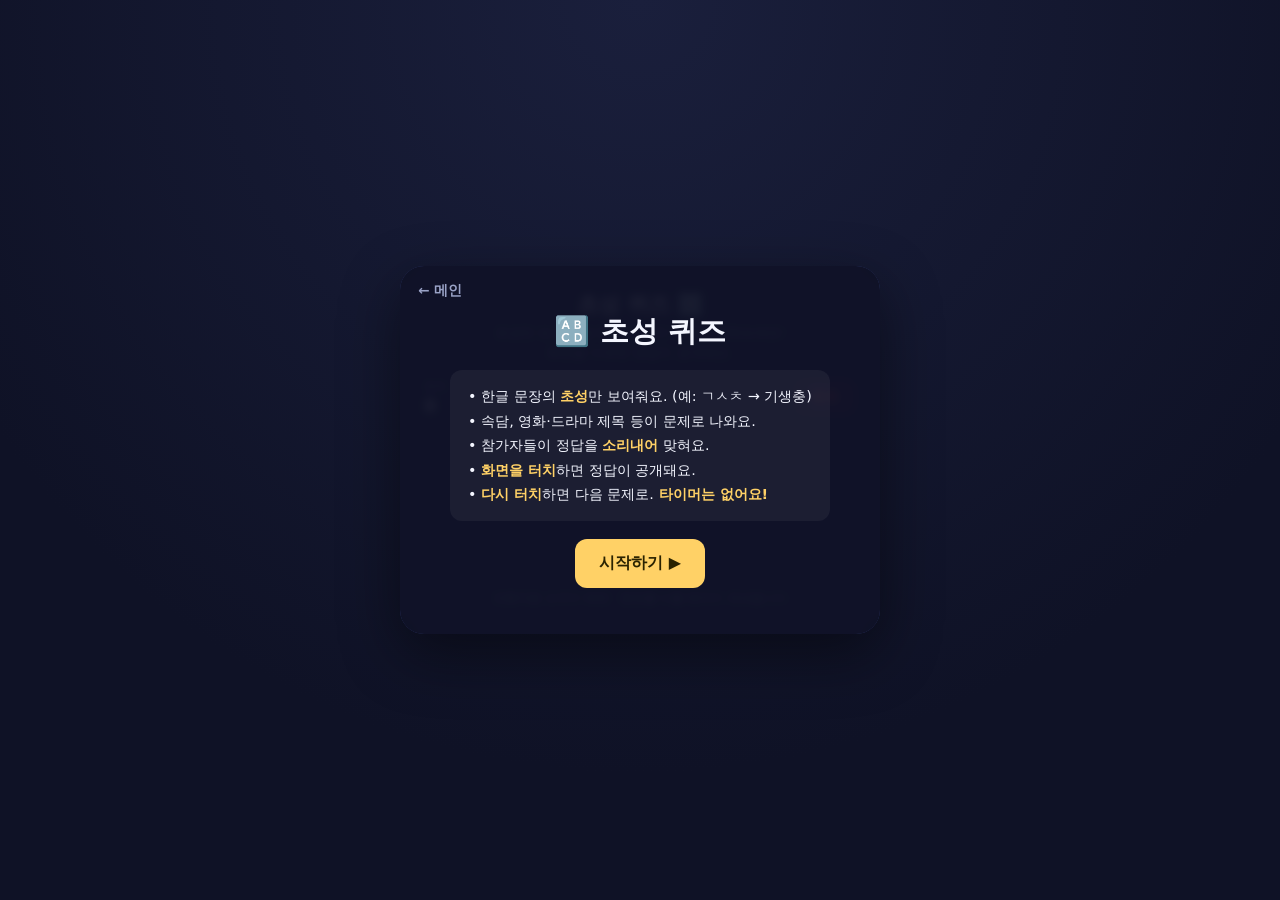
==== games/chosung.html @ f48bfec5 "Greatly expand all quiz data sets - Person quiz: ~220 figures across Korean/global sports, singers, " ====
<!DOCTYPE html>
<html lang="ko">
<head>
<meta charset="UTF-8" />
<meta name="viewport" content="width=device-width, initial-scale=1.0, user-scalable=no" />
<title>초성 퀴즈 🔠</title>
<link rel="stylesheet" href="../style.css" />
</head>
<body>
<div class="game">
  <a class="back" href="../index.html">← 메인</a>
  <h1>초성 퀴즈 🔠</h1>
  <p class="subtitle">초성만 보고 속담·영화·드라마 제목을 맞혀보세요!<br/>화면을 누르면 정답이 공개돼요.</p>

  <div class="hud">
    <div class="stat"><span class="label">문제</span><span class="value" id="count">0</span></div>
    <button class="btn-quit" id="quitBtn">종료</button>
  </div>

  <div style="text-align:center"><span class="category-badge" id="catBadge"></span></div>

  <div class="tap-area" id="tapArea">
    <div class="chosung-display" id="chosung"></div>
    <div class="answer-text" id="answer"></div>
    <div class="prompt" id="prompt"></div>
  </div>

  <p class="footer-note">진행자용 도우미 화면 · 종료를 누를 때까지 계속됩니다</p>

  <div class="overlay" id="startScreen">
    <h2>🔠 초성 퀴즈</h2>
    <div class="rules">
      • 한글 문장의 <b>초성</b>만 보여줘요. (예: ㄱㅅㅊ → 기생충)<br />
      • 속담, 영화·드라마 제목 등이 문제로 나와요.<br />
      • 참가자들이 정답을 <b>소리내어</b> 맞혀요.<br />
      • <b>화면을 터치</b>하면 정답이 공개돼요.<br />
      • <b>다시 터치</b>하면 다음 문제로. <b>타이머는 없어요!</b>
    </div>
    <button class="btn-primary" id="startBtn">시작하기 ▶</button>
  </div>

  <div class="overlay hidden" id="endScreen">
    <h2>수고하셨어요! 🎉</h2>
    <p>진행한 문제</p>
    <div class="big-score" id="finalCount">0</div>
    <button class="btn-primary" id="restartBtn">다시 시작 ↻</button>
  </div>
</div>

<script src="../sound.js"></script>
<script>
  // ===== 문제 데이터 (정답 + 분류) =====
  const QUIZ = [
    // ===== 속담 =====
    { a: "가는 말이 고와야 오는 말이 곱다", c: "속담" },
    { a: "발 없는 말이 천리 간다", c: "속담" },
    { a: "백지장도 맞들면 낫다", c: "속담" },
    { a: "고래 싸움에 새우 등 터진다", c: "속담" },
    { a: "원숭이도 나무에서 떨어진다", c: "속담" },
    { a: "등잔 밑이 어둡다", c: "속담" },
    { a: "소 잃고 외양간 고친다", c: "속담" },
    { a: "낮말은 새가 듣고 밤말은 쥐가 듣는다", c: "속담" },
    { a: "티끌 모아 태산", c: "속담" },
    { a: "우물 안 개구리", c: "속담" },
    { a: "남의 떡이 더 커 보인다", c: "속담" },
    { a: "가재는 게 편", c: "속담" },
    { a: "길고 짧은 건 대 봐야 안다", c: "속담" },
    { a: "호랑이도 제 말 하면 온다", c: "속담" },
    { a: "천 리 길도 한 걸음부터", c: "속담" },
    { a: "바늘 도둑이 소 도둑 된다", c: "속담" },
    { a: "윗물이 맑아야 아랫물이 맑다", c: "속담" },
    { a: "콩 심은 데 콩 나고 팥 심은 데 팥 난다", c: "속담" },
    { a: "개구리 올챙이 적 생각 못 한다", c: "속담" },
    { a: "사공이 많으면 배가 산으로 간다", c: "속담" },
    { a: "빈 수레가 요란하다", c: "속담" },
    { a: "똥 묻은 개가 겨 묻은 개 나무란다", c: "속담" },
    { a: "누워서 떡 먹기", c: "속담" },
    { a: "금강산도 식후경", c: "속담" },
    { a: "작은 고추가 더 맵다", c: "속담" },
    { a: "믿는 도끼에 발등 찍힌다", c: "속담" },
    { a: "시작이 반이다", c: "속담" },
    { a: "백문이 불여일견", c: "속담" },
    { a: "하늘의 별 따기", c: "속담" },
    { a: "공든 탑이 무너지랴", c: "속담" },
    // ===== 영화 =====
    { a: "기생충", c: "영화" },
    { a: "극한직업", c: "영화" },
    { a: "택시운전사", c: "영화" },
    { a: "신과함께", c: "영화" },
    { a: "베테랑", c: "영화" },
    { a: "부산행", c: "영화" },
    { a: "올드보이", c: "영화" },
    { a: "암살", c: "영화" },
    { a: "범죄도시", c: "영화" },
    { a: "왕의 남자", c: "영화" },
    { a: "명량", c: "영화" },
    { a: "국제시장", c: "영화" },
    { a: "변호인", c: "영화" },
    { a: "도둑들", c: "영화" },
    { a: "7번방의 선물", c: "영화" },
    { a: "광해, 왕이 된 남자", c: "영화" },
    { a: "신세계", c: "영화" },
    { a: "살인의 추억", c: "영화" },
    { a: "곡성", c: "영화" },
    { a: "아가씨", c: "영화" },
    { a: "헤어질 결심", c: "영화" },
    { a: "한산: 용의 출현", c: "영화" },
    { a: "서울의 봄", c: "영화" },
    { a: "범죄와의 전쟁", c: "영화" },
    { a: "친절한 금자씨", c: "영화" },
    // ===== 드라마 =====
    { a: "오징어 게임", c: "드라마" },
    { a: "이상한 변호사 우영우", c: "드라마" },
    { a: "도깨비", c: "드라마" },
    { a: "태양의 후예", c: "드라마" },
    { a: "사랑의 불시착", c: "드라마" },
    { a: "응답하라 1988", c: "드라마" },
    { a: "슬기로운 의사생활", c: "드라마" },
    { a: "스카이 캐슬", c: "드라마" },
    { a: "별에서 온 그대", c: "드라마" },
    { a: "미스터 션샤인", c: "드라마" },
    { a: "동백꽃 필 무렵", c: "드라마" },
    { a: "호텔 델루나", c: "드라마" },
    { a: "미생", c: "드라마" },
    { a: "시그널", c: "드라마" },
    { a: "비밀의 숲", c: "드라마" },
    { a: "더 글로리", c: "드라마" },
    { a: "우리들의 블루스", c: "드라마" },
    { a: "갯마을 차차차", c: "드라마" },
    { a: "빈센조", c: "드라마" },
    { a: "펜트하우스", c: "드라마" },
    { a: "모범택시", c: "드라마" },
    { a: "재벌집 막내아들", c: "드라마" },
    { a: "무빙", c: "드라마" },
    { a: "눈물의 여왕", c: "드라마" },
    { a: "선재 업고 튀어", c: "드라마" },
    // ===== 노래 제목 =====
    { a: "강남스타일", c: "노래" },
    { a: "좋은 날", c: "노래" },
    { a: "벚꽃 엔딩", c: "노래" },
    { a: "거짓말", c: "노래" },
    { a: "봄날", c: "노래" },
    { a: "다이너마이트", c: "노래" },
    { a: "아무노래", c: "노래" },
    { a: "롤린", c: "노래" },
    { a: "신호등", c: "노래" },
    { a: "사건의 지평선", c: "노래" },
    { a: "밤편지", c: "노래" },
    { a: "좋니", c: "노래" },
    { a: "모든 날 모든 순간", c: "노래" },
    { a: "첫눈처럼 너에게 가겠다", c: "노래" },
    { a: "어떻게 이별까지 사랑하겠어 널 사랑하는 거지", c: "노래" },
    { a: "사랑은 늘 도망가", c: "노래" },
    { a: "취중고백", c: "노래" },
    { a: "헤어지자 말해요", c: "노래" },
    { a: "사랑할수록", c: "노래" },
    { a: "보랏빛 향기", c: "노래" },
    { a: "안녕이라고 말하지 마", c: "노래" },
    { a: "비처럼 음악처럼", c: "노래" },
    { a: "그날들", c: "노래" },
    { a: "립스틱 짙게 바르고", c: "노래" },
    { a: "좋은 사람", c: "노래" },
    { a: "라일락", c: "노래" },
    { a: "에잇", c: "노래" },
    { a: "다시 만난 세계", c: "노래" },
    { a: "위아래", c: "노래" },
    { a: "뱅뱅뱅", c: "노래" },
    { a: "불타오르네", c: "노래" },
    { a: "가시나", c: "노래" },
    { a: "너의 의미", c: "노래" },
    { a: "인연", c: "노래" },
    { a: "만남", c: "노래" },
    { a: "애모", c: "노래" },
    { a: "천 개의 바람이 되어", c: "노래" },
    { a: "흔들리는 꽃들 속에서 네 샴푸향이 느껴진 거야", c: "노래" },
    { a: "화양연화", c: "노래" },
    { a: "작은 것들을 위한 시", c: "노래" },
    // ===== 이름 긴 나라 =====
    { a: "도미니카 공화국", c: "나라" },
    { a: "보스니아 헤르체고비나", c: "나라" },
    { a: "아랍에미리트", c: "나라" },
    { a: "트리니다드 토바고", c: "나라" },
    { a: "세인트키츠 네비스", c: "나라" },
    { a: "파푸아뉴기니", c: "나라" },
    { a: "적도기니", c: "나라" },
    { a: "중앙아프리카공화국", c: "나라" },
    { a: "콩고민주공화국", c: "나라" },
    { a: "세인트빈센트 그레나딘", c: "나라" },
    { a: "앤티가 바부다", c: "나라" },
    { a: "부르키나파소", c: "나라" },
    { a: "마셜 제도", c: "나라" },
    { a: "솔로몬 제도", c: "나라" },
    { a: "키르기스스탄", c: "나라" },
    { a: "투르크메니스탄", c: "나라" },
    { a: "우즈베키스탄", c: "나라" },
    { a: "카자흐스탄", c: "나라" },
    { a: "타지키스탄", c: "나라" },
    { a: "아제르바이잔", c: "나라" },
    { a: "리히텐슈타인", c: "나라" },
    { a: "룩셈부르크", c: "나라" },
    { a: "마다가스카르", c: "나라" },
    { a: "모잠비크", c: "나라" },
    { a: "짐바브웨", c: "나라" },
    { a: "에티오피아", c: "나라" },
    { a: "에콰도르", c: "나라" },
    { a: "과테말라", c: "나라" },
    { a: "베네수엘라", c: "나라" },
    { a: "콜롬비아", c: "나라" },
    { a: "슬로바키아", c: "나라" },
    { a: "슬로베니아", c: "나라" },
    { a: "크로아티아", c: "나라" },
    { a: "아르헨티나", c: "나라" },
    { a: "사우디아라비아", c: "나라" },
    { a: "방글라데시", c: "나라" },
    { a: "카메룬", c: "나라" },
    { a: "세네갈", c: "나라" },
    { a: "모리타니", c: "나라" },
    { a: "아프가니스탄", c: "나라" },
    // ===== 이름 긴 도시 =====
    { a: "로스앤젤레스", c: "도시" },
    { a: "샌프란시스코", c: "도시" },
    { a: "요하네스버그", c: "도시" },
    { a: "리우데자네이루", c: "도시" },
    { a: "부에노스아이레스", c: "도시" },
    { a: "코펜하겐", c: "도시" },
    { a: "암스테르담", c: "도시" },
    { a: "스톡홀름", c: "도시" },
    { a: "이스탄불", c: "도시" },
    { a: "카사블랑카", c: "도시" },
    { a: "알렉산드리아", c: "도시" },
    { a: "멜버른", c: "도시" },
    { a: "밴쿠버", c: "도시" },
    { a: "몬트리올", c: "도시" },
    { a: "필라델피아", c: "도시" },
    { a: "바르셀로나", c: "도시" },
    { a: "상트페테르부르크", c: "도시" },
    { a: "블라디보스토크", c: "도시" },
    { a: "요코하마", c: "도시" },
    { a: "쿠알라룸푸르", c: "도시" },
    { a: "아부다비", c: "도시" },
    { a: "마라케시", c: "도시" },
    { a: "카트만두", c: "도시" },
    { a: "울란바토르", c: "도시" },
    { a: "프랑크푸르트", c: "도시" },
    { a: "뒤셀도르프", c: "도시" },
    { a: "함부르크", c: "도시" },
    { a: "취리히", c: "도시" },
    { a: "제네바", c: "도시" },
    { a: "자카르타", c: "도시" },
    { a: "마닐라", c: "도시" },
    { a: "호찌민", c: "도시" },
    { a: "뭄바이", c: "도시" },
    { a: "뉴델리", c: "도시" },
    { a: "콜카타", c: "도시" },
    { a: "헬싱키", c: "도시" },
    { a: "브뤼셀", c: "도시" },
    { a: "시애틀", c: "도시" },
    { a: "라스베이거스", c: "도시" },
    { a: "애틀랜타", c: "도시" },
  ];

  // ===== 초성 추출 =====
  const CHO = ["ㄱ","ㄲ","ㄴ","ㄷ","ㄸ","ㄹ","ㅁ","ㅂ","ㅃ","ㅅ","ㅆ","ㅇ","ㅈ","ㅉ","ㅊ","ㅋ","ㅌ","ㅍ","ㅎ"];
  function toChosung(str) {
    let out = "";
    for (const ch of str) {
      const code = ch.charCodeAt(0);
      if (code >= 0xAC00 && code <= 0xD7A3) {
        out += CHO[Math.floor((code - 0xAC00) / 588)];
      } else {
        out += ch; // 공백·숫자·영문·기호는 그대로
      }
    }
    return out;
  }

  let phase = "idle"; // "quiz" | "revealed"
  let current = null, count = 0, queue = [];

  const $ = (id) => document.getElementById(id);
  const chosungEl = $("chosung"), answerEl = $("answer"), promptEl = $("prompt"), catEl = $("catBadge");

  function shuffle(arr) {
    const a = [...arr];
    for (let i = a.length - 1; i > 0; i--) {
      const j = Math.floor(Math.random() * (i + 1));
      [a[i], a[j]] = [a[j], a[i]];
    }
    return a;
  }

  function startGame() {
    initAudio();
    count = 0;
    queue = shuffle(QUIZ);
    $("startScreen").classList.add("hidden");
    $("endScreen").classList.add("hidden");
    nextRound();
  }

  function nextRound() {
    phase = "quiz";
    if (queue.length === 0) queue = shuffle(QUIZ);
    current = queue.pop();
    count += 1;
    $("count").textContent = count;
    catEl.textContent = current.c;
    chosungEl.textContent = toChosung(current.a);
    answerEl.textContent = "";
    promptEl.textContent = "정답을 맞혀보세요! 🤔";
    promptEl.className = "prompt";
  }

  function revealAnswer() {
    phase = "revealed";
    playFanfare();
    answerEl.textContent = current.a;
    promptEl.textContent = "화면을 눌러 다음 문제 👉";
    promptEl.className = "prompt pulse";
  }

  function handleTap() {
    if (phase === "quiz") revealAnswer();
    else if (phase === "revealed") nextRound();
  }

  function endGame() {
    phase = "idle";
    $("finalCount").textContent = count;
    $("endScreen").classList.remove("hidden");
  }

  $("startBtn").addEventListener("click", startGame);
  $("restartBtn").addEventListener("click", startGame);
  $("quitBtn").addEventListener("click", (e) => { e.stopPropagation(); endGame(); });
  $("tapArea").addEventListener("click", handleTap);
  document.addEventListener("keydown", (e) => {
    if (phase === "idle") return;
    if (e.key === " " || e.key === "Enter") { e.preventDefault(); handleTap(); }
  });
</script>
</body>
</html>
---- style.css ----
:root {
  --bg: #0f1226;
  --bg2: #1a1f3c;
  --card: #232a52;
  --accent: #ffd166;
  --accent2: #06d6a0;
  --danger: #ef476f;
  --text: #f4f6ff;
  --muted: #9aa3c7;
}
* { box-sizing: border-box; margin: 0; padding: 0; -webkit-tap-highlight-color: transparent; }
html, body { height: 100%; }
body {
  font-family: "Pretendard", "Apple SD Gothic Neo", "Malgun Gothic", system-ui, sans-serif;
  background: radial-gradient(circle at 50% 0%, var(--bg2), var(--bg) 70%);
  color: var(--text);
  display: flex;
  align-items: center;
  justify-content: center;
  min-height: 100vh;
  padding: 20px;
}

/* ===== 게임 카드 공통 ===== */
.game {
  width: 100%;
  max-width: 480px;
  background: var(--card);
  border-radius: 24px;
  padding: 24px 24px 28px;
  box-shadow: 0 20px 60px rgba(0,0,0,.45);
  position: relative;
  overflow: hidden;
}
h1 {
  font-size: 1.35rem;
  text-align: center;
  margin-bottom: 4px;
  letter-spacing: -.5px;
}
.subtitle {
  text-align: center;
  color: var(--muted);
  font-size: .82rem;
  margin-bottom: 16px;
  line-height: 1.5;
}
.back {
  position: absolute;
  top: 16px;
  left: 18px;
  z-index: 10;
  color: var(--muted);
  text-decoration: none;
  font-size: .85rem;
  font-weight: 700;
}
.back:hover { color: var(--text); }

/* ===== 상단 상태바 ===== */
.hud {
  display: flex;
  justify-content: space-between;
  align-items: center;
  margin-bottom: 14px;
  font-size: .95rem;
}
.hud .stat { display: flex; flex-direction: column; gap: 2px; }
.hud .stat .label { color: var(--muted); font-size: .7rem; }
.hud .stat .value { font-weight: 700; font-size: 1.1rem; }
.btn-quit {
  padding: 8px 16px;
  background: rgba(239,71,111,.15);
  color: var(--danger);
  font-size: .85rem;
  border: 1px solid rgba(239,71,111,.4);
}
.btn-quit:hover { filter: brightness(1.1); }

/* ===== 타이머 바 ===== */
.timer-wrap {
  height: 10px;
  background: rgba(255,255,255,.08);
  border-radius: 99px;
  overflow: hidden;
  margin-bottom: 8px;
}
.timer-bar {
  height: 100%;
  width: 100%;
  background: linear-gradient(90deg, var(--accent2), var(--accent));
  border-radius: 99px;
}
.timer-bar.running { animation: drain var(--time, 3s) linear forwards; }
@keyframes drain { from { width: 100%; } to { width: 0%; } }
.timer-bar.warn { background: linear-gradient(90deg, var(--danger), var(--accent)); }

/* ===== 카운트다운 숫자 ===== */
.countdown {
  text-align: center;
  font-size: 2.4rem;
  font-weight: 800;
  height: 1.3em;
  line-height: 1.3em;
  color: var(--accent);
  transition: color .2s ease;
}
.countdown.done { color: var(--danger); }
.countdown.reveal { color: var(--accent2); }

/* ===== 터치 영역 ===== */
.tap-area {
  cursor: pointer;
  user-select: none;
  -webkit-user-select: none;
  border-radius: 16px;
  padding: 4px 0 10px;
  transition: background .15s ease;
}
.tap-area:active { background: rgba(255,255,255,.03); }

/* ===== 4글자 게임 타일 ===== */
.puzzle { display: flex; justify-content: center; gap: 10px; margin: 10px 0 6px; }
.tile {
  width: 64px;
  height: 76px;
  border-radius: 14px;
  display: flex;
  align-items: center;
  justify-content: center;
  font-size: 2.3rem;
  font-weight: 800;
}
.tile.shown {
  background: linear-gradient(160deg, #2f3a73, #283063);
  color: var(--text);
  box-shadow: inset 0 0 0 1px rgba(255,255,255,.06);
}
.tile.blank {
  background: rgba(255,255,255,.05);
  color: var(--accent);
  border: 2px dashed rgba(255,209,102,.5);
}
.tile.reveal { background: var(--accent2); color: #06301f; border: none; }

.hint {
  text-align: center;
  color: var(--muted);
  font-size: .92rem;
  min-height: 1.2em;
  margin: 12px 0 6px;
  padding: 0 8px;
  line-height: 1.5;
}
.prompt {
  text-align: center;
  color: var(--text);
  font-size: .95rem;
  font-weight: 700;
  min-height: 1.4em;
  margin-top: 8px;
}
.prompt.pulse { animation: pulse 1s ease-in-out infinite; }
@keyframes pulse { 0%,100% { opacity: 1; } 50% { opacity: .45; } }

/* ===== 버튼 ===== */
button {
  font-family: inherit;
  cursor: pointer;
  border: none;
  border-radius: 12px;
  font-weight: 700;
  transition: transform .08s ease, filter .15s ease;
}
button:active { transform: scale(.96); }
.btn-primary {
  padding: 14px 24px;
  background: var(--accent);
  color: #2a2300;
  font-size: 1rem;
}
.btn-primary:hover { filter: brightness(1.05); }
.footer-note { text-align: center; color: var(--muted); font-size: .72rem; margin-top: 16px; }

/* ===== 오버레이 ===== */
.overlay {
  position: absolute;
  inset: 0;
  background: rgba(15,18,38,.94);
  backdrop-filter: blur(4px);
  display: flex;
  flex-direction: column;
  align-items: center;
  justify-content: center;
  gap: 18px;
  text-align: center;
  padding: 30px;
  z-index: 5;
}
.overlay.hidden { display: none; }
.overlay h2 { font-size: 1.8rem; }
.overlay p { color: var(--muted); line-height: 1.6; }
.overlay .big-score { font-size: 3rem; font-weight: 800; color: var(--accent); }
.rules {
  text-align: left;
  background: rgba(255,255,255,.05);
  padding: 14px 18px;
  border-radius: 12px;
  font-size: .9rem;
  color: var(--text);
  line-height: 1.7;
}
.rules b { color: var(--accent); }

/* ===== 메인(랜딩) 페이지 ===== */
.home { width: 100%; max-width: 480px; }
.home h1 { font-size: 1.8rem; margin-bottom: 6px; }
.home .subtitle { margin-bottom: 24px; font-size: .9rem; }
.home-card {
  display: flex;
  align-items: center;
  gap: 16px;
  background: var(--card);
  border-radius: 20px;
  padding: 20px;
  margin-bottom: 14px;
  cursor: pointer;
  text-decoration: none;
  color: var(--text);
  box-shadow: 0 12px 36px rgba(0,0,0,.35);
  transition: transform .12s ease, filter .15s ease;
}
.home-card:hover { transform: translateY(-2px); filter: brightness(1.08); }
.home-card:active { transform: scale(.98); }
.home-card .emoji { font-size: 2.4rem; line-height: 1; }
.home-card .info { text-align: left; flex: 1; }
.home-card .info .t { font-weight: 800; font-size: 1.15rem; }
.home-card .info .d { color: var(--muted); font-size: .82rem; margin-top: 4px; line-height: 1.4; }
.home-card .arrow { color: var(--muted); font-size: 1.4rem; }

/* ===== 초성 퀴즈 ===== */
.category-badge {
  display: inline-block;
  background: rgba(255,209,102,.15);
  color: var(--accent);
  border: 1px solid rgba(255,209,102,.4);
  padding: 4px 14px;
  border-radius: 99px;
  font-size: .8rem;
  font-weight: 700;
  margin: 6px 0 14px;
}
.chosung-display {
  text-align: center;
  font-size: 2.6rem;
  font-weight: 800;
  letter-spacing: 4px;
  line-height: 1.4;
  color: var(--accent);
  padding: 16px 8px;
  word-break: keep-all;
}
.answer-text {
  text-align: center;
  font-size: 1.6rem;
  font-weight: 800;
  line-height: 1.4;
  color: var(--accent2);
  padding: 12px 8px;
  min-height: 1.4em;
  word-break: keep-all;
}

/* ===== 인물 퀴즈 ===== */
.photo-wrap {
  position: relative;
  width: 100%;
  height: 300px;
  border-radius: 16px;
  overflow: hidden;
  background: rgba(255,255,255,.05);
  display: flex;
  align-items: center;
  justify-content: center;
  margin: 6px 0 10px;
}
.photo-wrap img {
  width: 100%;
  height: 100%;
  object-fit: cover;
  object-position: center top;
}
.photo-loading { color: var(--muted); font-size: .9rem; }
.spinner {
  width: 32px;
  height: 32px;
  border: 3px solid rgba(255,255,255,.15);
  border-top-color: var(--accent);
  border-radius: 50%;
  animation: spin .8s linear infinite;
}
@keyframes spin { to { transform: rotate(360deg); } }
.person-name {
  text-align: center;
  font-size: 1.7rem;
  font-weight: 800;
  color: var(--accent2);
  min-height: 1.3em;
}
.person-desc {
  text-align: center;
  color: var(--muted);
  font-size: .9rem;
  margin-top: 4px;
  min-height: 1.2em;
}
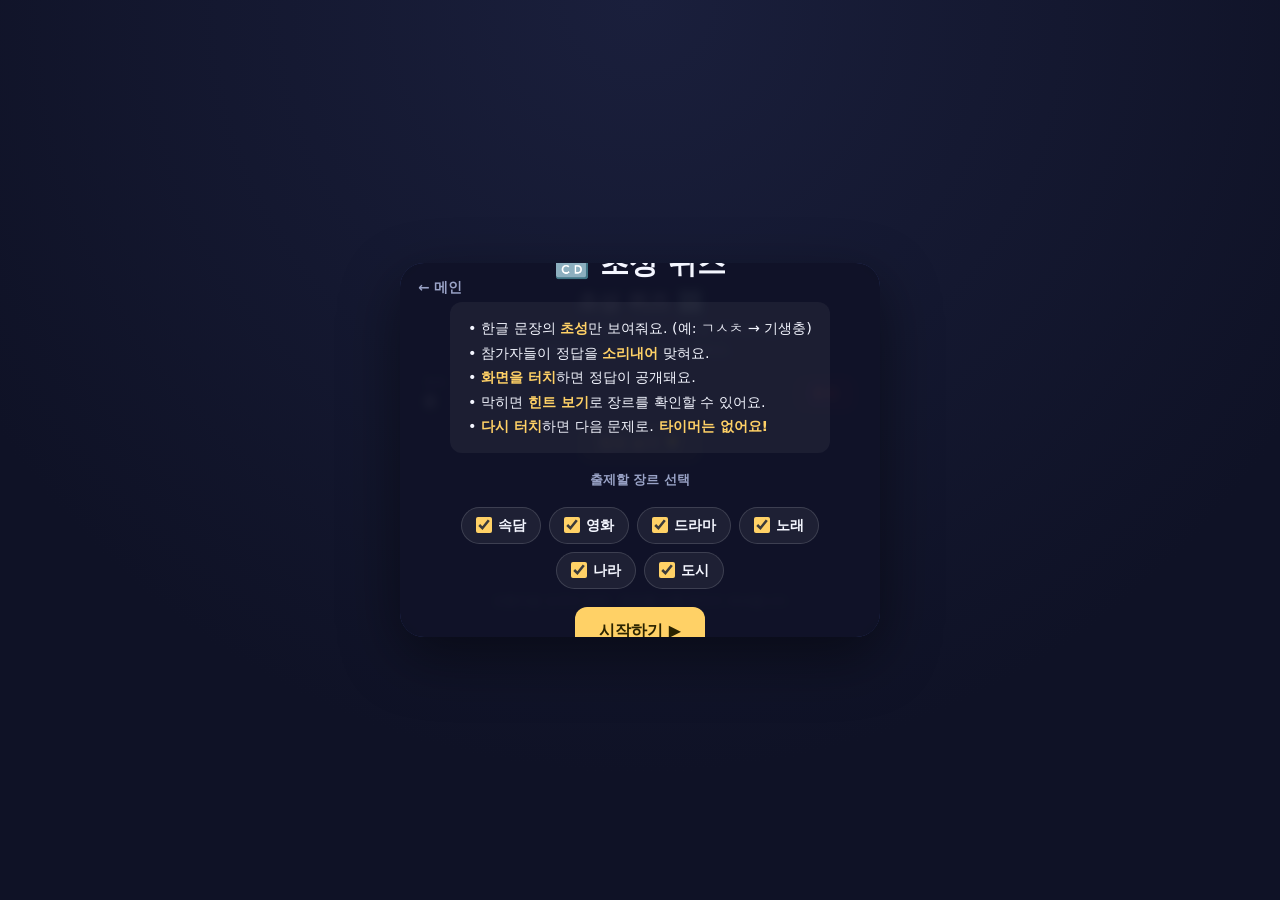
==== commit bb7360bd: "Chosung quiz: hint button for genre + genre selection checkboxes - Genre is no longer shown upfront;" ====
--- a/games/chosung.html
+++ b/games/chosung.html
@@ -17,7 +17,10 @@
     <button class="btn-quit" id="quitBtn">종료</button>
   </div>
 
-  <div style="text-align:center"><span class="category-badge" id="catBadge"></span></div>
+  <div class="hint-row">
+    <button class="btn-hint" id="hintBtn">힌트 보기 💡</button>
+    <span class="category-badge hidden" id="catBadge"></span>
+  </div>
 
   <div class="tap-area" id="tapArea">
     <div class="chosung-display" id="chosung"></div>
@@ -31,11 +34,13 @@
     <h2>🔠 초성 퀴즈</h2>
     <div class="rules">
       • 한글 문장의 <b>초성</b>만 보여줘요. (예: ㄱㅅㅊ → 기생충)<br />
-      • 속담, 영화·드라마 제목 등이 문제로 나와요.<br />
       • 참가자들이 정답을 <b>소리내어</b> 맞혀요.<br />
       • <b>화면을 터치</b>하면 정답이 공개돼요.<br />
+      • 막히면 <b>힌트 보기</b>로 장르를 확인할 수 있어요.<br />
       • <b>다시 터치</b>하면 다음 문제로. <b>타이머는 없어요!</b>
     </div>
+    <div class="genre-title">출제할 장르 선택</div>
+    <div class="genre-select" id="genreSelect"></div>
     <button class="btn-primary" id="startBtn">시작하기 ▶</button>
   </div>
 
@@ -275,10 +280,29 @@
   }
 
   let phase = "idle"; // "quiz" | "revealed"
-  let current = null, count = 0, queue = [];
+  let current = null, count = 0, queue = [], pool = [];
 
   const $ = (id) => document.getElementById(id);
-  const chosungEl = $("chosung"), answerEl = $("answer"), promptEl = $("prompt"), catEl = $("catBadge");
+  const chosungEl = $("chosung"), answerEl = $("answer"), promptEl = $("prompt");
+  const catEl = $("catBadge"), hintBtn = $("hintBtn");
+
+  // ===== 장르 선택 체크박스 (기본 전체 선택) =====
+  const CATEGORIES = [...new Set(QUIZ.map((x) => x.c))];
+  const genreBox = $("genreSelect");
+  CATEGORIES.forEach((c) => {
+    const label = document.createElement("label");
+    label.className = "genre-chip";
+    const cb = document.createElement("input");
+    cb.type = "checkbox";
+    cb.checked = true;
+    cb.value = c;
+    label.appendChild(cb);
+    label.appendChild(document.createTextNode(" " + c));
+    genreBox.appendChild(label);
+  });
+  function selectedCats() {
+    return [...genreBox.querySelectorAll("input:checked")].map((i) => i.value);
+  }
 
   function shuffle(arr) {
     const a = [...arr];
@@ -290,9 +314,12 @@
   }
 
   function startGame() {
+    const cats = selectedCats();
+    if (cats.length === 0) { alert("장르를 하나 이상 선택해 주세요!"); return; }
     initAudio();
     count = 0;
-    queue = shuffle(QUIZ);
+    pool = QUIZ.filter((x) => cats.includes(x.c));
+    queue = shuffle(pool);
     $("startScreen").classList.add("hidden");
     $("endScreen").classList.add("hidden");
     nextRound();
@@ -300,15 +327,24 @@
 
   function nextRound() {
     phase = "quiz";
-    if (queue.length === 0) queue = shuffle(QUIZ);
+    if (queue.length === 0) queue = shuffle(pool);
     current = queue.pop();
     count += 1;
     $("count").textContent = count;
-    catEl.textContent = current.c;
     chosungEl.textContent = toChosung(current.a);
     answerEl.textContent = "";
+    // 힌트(장르) 초기화
+    catEl.classList.add("hidden");
+    catEl.textContent = "";
+    hintBtn.classList.remove("hidden");
     promptEl.textContent = "정답을 맞혀보세요! 🤔";
     promptEl.className = "prompt";
+  }
+
+  function showHint() {
+    catEl.textContent = "장르: " + current.c;
+    catEl.classList.remove("hidden");
+    hintBtn.classList.add("hidden");
   }
 
   function revealAnswer() {
@@ -333,6 +369,7 @@
   $("startBtn").addEventListener("click", startGame);
   $("restartBtn").addEventListener("click", startGame);
   $("quitBtn").addEventListener("click", (e) => { e.stopPropagation(); endGame(); });
+  hintBtn.addEventListener("click", (e) => { e.stopPropagation(); if (phase === "quiz") showHint(); });
   $("tapArea").addEventListener("click", handleTap);
   document.addEventListener("keydown", (e) => {
     if (phase === "idle") return;
--- a/style.css
+++ b/style.css
@@ -239,6 +239,32 @@
 .home-card .arrow { color: var(--muted); font-size: 1.4rem; }
 
 /* ===== 초성 퀴즈 ===== */
+.hidden { display: none !important; }
+.hint-row { text-align: center; min-height: 2.4em; margin-bottom: 2px; }
+.btn-hint {
+  background: rgba(255,209,102,.15);
+  color: var(--accent);
+  border: 1px solid rgba(255,209,102,.45);
+  padding: 8px 18px;
+  font-size: .85rem;
+}
+.btn-hint:hover { filter: brightness(1.1); }
+.genre-title { color: var(--muted); font-size: .82rem; font-weight: 700; }
+.genre-select { display: flex; flex-wrap: wrap; gap: 8px; justify-content: center; }
+.genre-chip {
+  display: inline-flex;
+  align-items: center;
+  gap: 6px;
+  background: rgba(255,255,255,.06);
+  border: 1px solid rgba(255,255,255,.14);
+  padding: 8px 14px;
+  border-radius: 99px;
+  font-size: .9rem;
+  font-weight: 700;
+  cursor: pointer;
+  user-select: none;
+}
+.genre-chip input { accent-color: var(--accent); width: 16px; height: 16px; cursor: pointer; margin: 0; }
 .category-badge {
   display: inline-block;
   background: rgba(255,209,102,.15);
@@ -287,8 +313,8 @@
 .photo-wrap img {
   width: 100%;
   height: 100%;
-  object-fit: cover;
-  object-position: center top;
+  object-fit: contain;
+  object-position: center;
 }
 .photo-loading { color: var(--muted); font-size: .9rem; }
 .spinner {
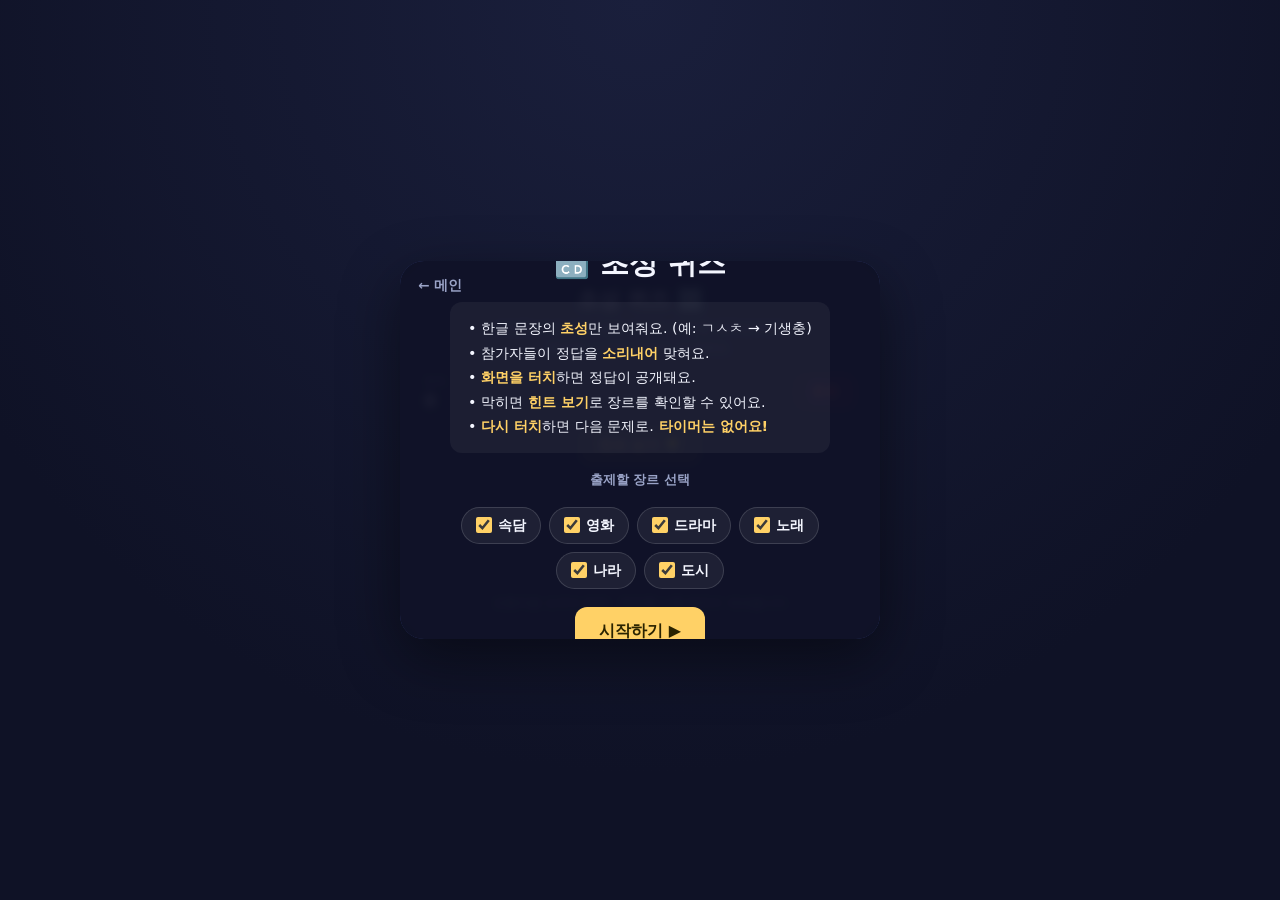
==== commit 405fd548: "Fix awkward hint button in chosung quiz - Keep the hint button visible and show the genre beside it," ====
--- a/games/chosung.html
+++ b/games/chosung.html
@@ -333,18 +333,18 @@
     $("count").textContent = count;
     chosungEl.textContent = toChosung(current.a);
     answerEl.textContent = "";
-    // 힌트(장르) 초기화
+    // 힌트(장르) 초기화 — 새 문제마다 다시 가림
     catEl.classList.add("hidden");
     catEl.textContent = "";
-    hintBtn.classList.remove("hidden");
     promptEl.textContent = "정답을 맞혀보세요! 🤔";
     promptEl.className = "prompt";
   }
 
   function showHint() {
-    catEl.textContent = "장르: " + current.c;
+    if (!current) return;
+    catEl.textContent = "💡 " + current.c;
     catEl.classList.remove("hidden");
-    hintBtn.classList.add("hidden");
+    hintBtn.blur(); // 포커스 해제 → 스페이스/엔터 중복 입력 방지
   }
 
   function revealAnswer() {
@@ -369,10 +369,11 @@
   $("startBtn").addEventListener("click", startGame);
   $("restartBtn").addEventListener("click", startGame);
   $("quitBtn").addEventListener("click", (e) => { e.stopPropagation(); endGame(); });
-  hintBtn.addEventListener("click", (e) => { e.stopPropagation(); if (phase === "quiz") showHint(); });
+  hintBtn.addEventListener("click", (e) => { e.stopPropagation(); showHint(); });
   $("tapArea").addEventListener("click", handleTap);
   document.addEventListener("keydown", (e) => {
     if (phase === "idle") return;
+    if (e.target && e.target.tagName === "BUTTON") return; // 버튼 포커스 시 중복 방지
     if (e.key === " " || e.key === "Enter") { e.preventDefault(); handleTap(); }
   });
 </script>
--- a/style.css
+++ b/style.css
@@ -240,7 +240,15 @@
 
 /* ===== 초성 퀴즈 ===== */
 .hidden { display: none !important; }
-.hint-row { text-align: center; min-height: 2.4em; margin-bottom: 2px; }
+.hint-row {
+  display: flex;
+  flex-wrap: wrap;
+  gap: 10px;
+  align-items: center;
+  justify-content: center;
+  min-height: 2.6em;
+  margin-bottom: 2px;
+}
 .btn-hint {
   background: rgba(255,209,102,.15);
   color: var(--accent);
@@ -272,9 +280,9 @@
   border: 1px solid rgba(255,209,102,.4);
   padding: 4px 14px;
   border-radius: 99px;
-  font-size: .8rem;
-  font-weight: 700;
-  margin: 6px 0 14px;
+  font-size: .85rem;
+  font-weight: 700;
+  margin: 0;
 }
 .chosung-display {
   text-align: center;
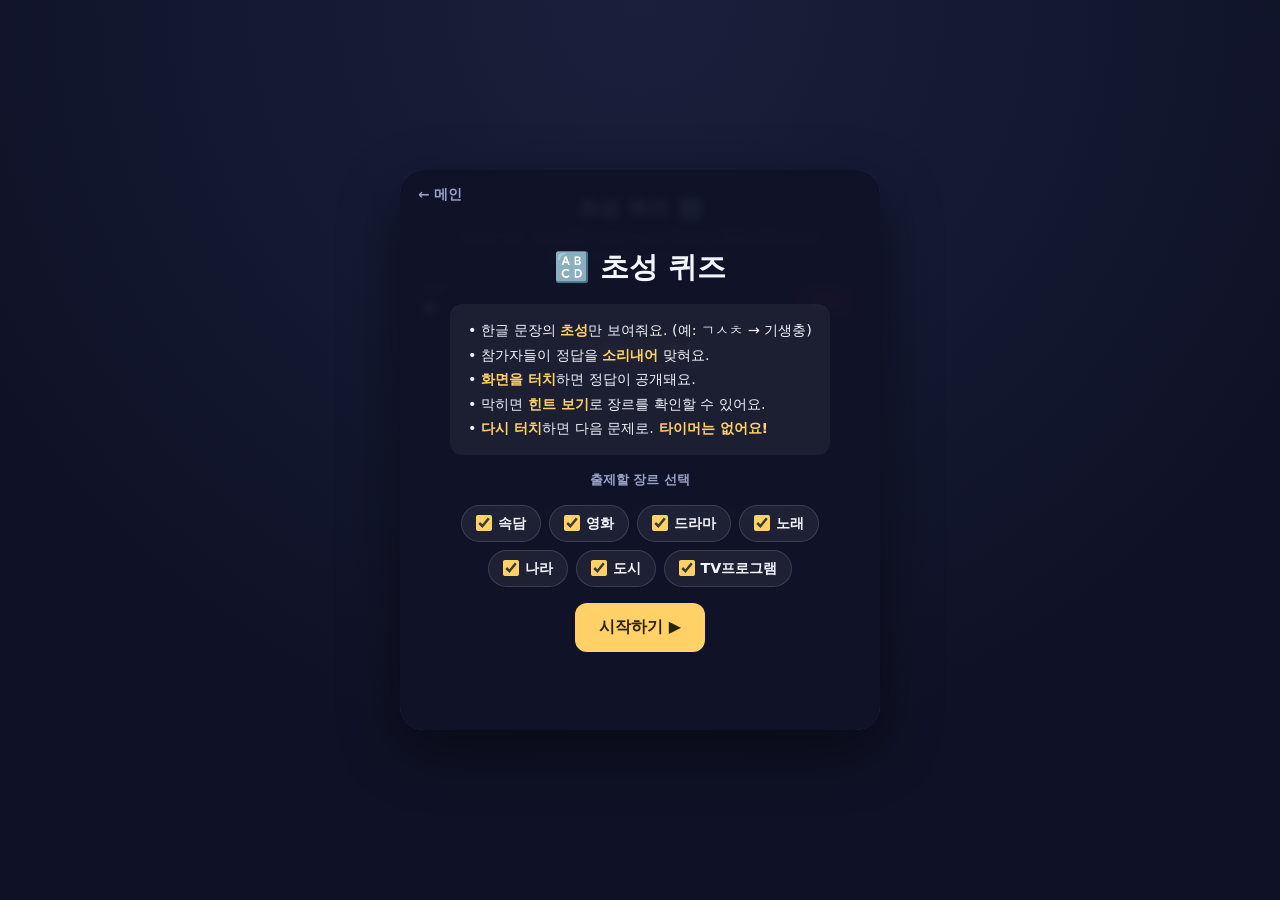
==== commit 81a8e85a: "Add 200 more items to each quiz; chosung 3+ syllables & TV genre - Word quiz: 200 → 400 (more idioms" ====
--- a/games/chosung.html
+++ b/games/chosung.html
@@ -10,7 +10,7 @@
 <div class="game">
   <a class="back" href="../index.html">← 메인</a>
   <h1>초성 퀴즈 🔠</h1>
-  <p class="subtitle">초성만 보고 속담·영화·드라마 제목을 맞혀보세요!<br/>화면을 누르면 정답이 공개돼요.</p>
+  <p class="subtitle">초성만 보고 속담·영화·드라마·노래·TV프로그램을 맞혀보세요!<br/>화면을 누르면 정답이 공개돼요.</p>
 
   <div class="hud">
     <div class="stat"><span class="label">문제</span><span class="value" id="count">0</span></div>
@@ -262,6 +262,213 @@
     { a: "시애틀", c: "도시" },
     { a: "라스베이거스", c: "도시" },
     { a: "애틀랜타", c: "도시" },
+    // ===== TV 프로그램 =====
+    { a: "무한도전", c: "TV프로그램" },
+    { a: "1박 2일", c: "TV프로그램" },
+    { a: "런닝맨", c: "TV프로그램" },
+    { a: "라디오스타", c: "TV프로그램" },
+    { a: "해피투게더", c: "TV프로그램" },
+    { a: "아는 형님", c: "TV프로그램" },
+    { a: "신서유기", c: "TV프로그램" },
+    { a: "놀면 뭐하니", c: "TV프로그램" },
+    { a: "나 혼자 산다", c: "TV프로그램" },
+    { a: "미운 우리 새끼", c: "TV프로그램" },
+    { a: "동상이몽", c: "TV프로그램" },
+    { a: "골목식당", c: "TV프로그램" },
+    { a: "한국인의 밥상", c: "TV프로그램" },
+    { a: "생활의 달인", c: "TV프로그램" },
+    { a: "동물농장", c: "TV프로그램" },
+    { a: "그것이 알고 싶다", c: "TV프로그램" },
+    { a: "전국노래자랑", c: "TV프로그램" },
+    { a: "가요무대", c: "TV프로그램" },
+    { a: "불후의 명곡", c: "TV프로그램" },
+    { a: "복면가왕", c: "TV프로그램" },
+    { a: "미스터트롯", c: "TV프로그램" },
+    { a: "미스트롯", c: "TV프로그램" },
+    { a: "쇼미더머니", c: "TV프로그램" },
+    { a: "프로듀스 101", c: "TV프로그램" },
+    { a: "너의 목소리가 보여", c: "TV프로그램" },
+    { a: "히든싱어", c: "TV프로그램" },
+    { a: "비긴어게인", c: "TV프로그램" },
+    { a: "윤식당", c: "TV프로그램" },
+    { a: "삼시세끼", c: "TV프로그램" },
+    { a: "효리네 민박", c: "TV프로그램" },
+    { a: "우리 결혼했어요", c: "TV프로그램" },
+    { a: "하트시그널", c: "TV프로그램" },
+    { a: "솔로지옥", c: "TV프로그램" },
+    { a: "환승연애", c: "TV프로그램" },
+    { a: "피지컬 100", c: "TV프로그램" },
+    { a: "흑백요리사", c: "TV프로그램" },
+    { a: "골 때리는 그녀들", c: "TV프로그램" },
+    { a: "강철부대", c: "TV프로그램" },
+    { a: "진짜 사나이", c: "TV프로그램" },
+    { a: "정글의 법칙", c: "TV프로그램" },
+    { a: "도전 골든벨", c: "TV프로그램" },
+    { a: "유 퀴즈 온 더 블럭", c: "TV프로그램" },
+    { a: "슈퍼스타 케이", c: "TV프로그램" },
+    { a: "아침마당", c: "TV프로그램" },
+    { a: "인간극장", c: "TV프로그램" },
+    { a: "슈퍼맨이 돌아왔다", c: "TV프로그램" },
+    { a: "컬투쇼", c: "TV프로그램" },
+    { a: "위대한 탄생", c: "TV프로그램" },
+    { a: "맛있는 녀석들", c: "TV프로그램" },
+    { a: "트롯신이 떴다", c: "TV프로그램" },
+    // ===== 노래 (추가) =====
+    { a: "미안하다 사랑한다", c: "노래" },
+    { a: "너였다면", c: "노래" },
+    { a: "봄 사랑 벚꽃 말고", c: "노래" },
+    { a: "잘 지내자 우리", c: "노래" },
+    { a: "사랑의 배터리", c: "노래" },
+    { a: "잊혀진 계절", c: "노래" },
+    { a: "그때 그 사람", c: "노래" },
+    { a: "광화문 연가", c: "노래" },
+    { a: "사랑했지만", c: "노래" },
+    { a: "너의 결혼식", c: "노래" },
+    { a: "거위의 꿈", c: "노래" },
+    { a: "바람이 분다", c: "노래" },
+    { a: "가시나무", c: "노래" },
+    { a: "보고 싶다", c: "노래" },
+    { a: "소주 한 잔", c: "노래" },
+    { a: "모래시계", c: "노래" },
+    { a: "너 없인 못 살아", c: "노래" },
+    { a: "매일 그대와", c: "노래" },
+    { a: "그중에 그대를 만나", c: "노래" },
+    { a: "너의 모든 순간", c: "노래" },
+    { a: "사랑인가요", c: "노래" },
+    { a: "다정히 내 이름을 부르면", c: "노래" },
+    { a: "그대에게", c: "노래" },
+    { a: "어머나", c: "노래" },
+    { a: "무조건", c: "노래" },
+    { a: "신토불이", c: "노래" },
+    { a: "칠갑산", c: "노래" },
+    { a: "사노라면", c: "노래" },
+    { a: "이등병의 편지", c: "노래" },
+    { a: "옛사랑", c: "노래" },
+    { a: "다행이다", c: "노래" },
+    { a: "너에게 난", c: "노래" },
+    { a: "라구요", c: "노래" },
+    { a: "응급실", c: "노래" },
+    { a: "안되나요", c: "노래" },
+    { a: "내 사람", c: "노래" },
+    { a: "진심이 짙어", c: "노래" },
+    { a: "사랑 그 쓸쓸함에 대하여", c: "노래" },
+    { a: "나의 옛날이야기", c: "노래" },
+    { a: "좋은 사람 있으면 소개시켜 줘", c: "노래" },
+    // ===== 영화 (추가) =====
+    { a: "추격자", c: "영화" },
+    { a: "도가니", c: "영화" },
+    { a: "엑시트", c: "영화" },
+    { a: "검사외전", c: "영화" },
+    { a: "내부자들", c: "영화" },
+    { a: "아수라", c: "영화" },
+    { a: "암수살인", c: "영화" },
+    { a: "마약왕", c: "영화" },
+    { a: "다만 악에서 구하소서", c: "영화" },
+    { a: "남산의 부장들", c: "영화" },
+    { a: "모가디슈", c: "영화" },
+    { a: "비상선언", c: "영화" },
+    { a: "콘크리트 유토피아", c: "영화" },
+    { a: "노량 죽음의 바다", c: "영화" },
+    { a: "댓글부대", c: "영화" },
+    { a: "부당거래", c: "영화" },
+    { a: "국가대표", c: "영화" },
+    { a: "해운대", c: "영화" },
+    { a: "최종병기 활", c: "영화" },
+    { a: "강철비", c: "영화" },
+    { a: "신의 한 수", c: "영화" },
+    { a: "승리호", c: "영화" },
+    { a: "살인자의 기억법", c: "영화" },
+    { a: "청년경찰", c: "영화" },
+    { a: "완벽한 타인", c: "영화" },
+    { a: "과속스캔들", c: "영화" },
+    { a: "수상한 그녀", c: "영화" },
+    { a: "늑대소년", c: "영화" },
+    { a: "마스터", c: "영화" },
+    { a: "검은 사제들", c: "영화" },
+    // ===== 드라마 (추가) =====
+    { a: "대장금", c: "드라마" },
+    { a: "선덕여왕", c: "드라마" },
+    { a: "상속자들", c: "드라마" },
+    { a: "시크릿 가든", c: "드라마" },
+    { a: "너의 목소리가 들려", c: "드라마" },
+    { a: "피노키오", c: "드라마" },
+    { a: "힘쎈여자 도봉순", c: "드라마" },
+    { a: "김비서가 왜 그럴까", c: "드라마" },
+    { a: "해를 품은 달", c: "드라마" },
+    { a: "성균관 스캔들", c: "드라마" },
+    { a: "기황후", c: "드라마" },
+    { a: "뿌리 깊은 나무", c: "드라마" },
+    { a: "육룡이 나르샤", c: "드라마" },
+    { a: "또 오해영", c: "드라마" },
+    { a: "김과장", c: "드라마" },
+    { a: "낭만닥터 김사부", c: "드라마" },
+    { a: "스토브리그", c: "드라마" },
+    { a: "부부의 세계", c: "드라마" },
+    { a: "청춘기록", c: "드라마" },
+    { a: "옷소매 붉은 끝동", c: "드라마" },
+    { a: "그해 우리는", c: "드라마" },
+    { a: "스물다섯 스물하나", c: "드라마" },
+    { a: "작은 아씨들", c: "드라마" },
+    { a: "사이코지만 괜찮아", c: "드라마" },
+    { a: "빅마우스", c: "드라마" },
+    { a: "가을동화", c: "드라마" },
+    { a: "겨울연가", c: "드라마" },
+    { a: "파리의 연인", c: "드라마" },
+    { a: "내 이름은 김삼순", c: "드라마" },
+    { a: "커피프린스 1호점", c: "드라마" },
+    // ===== 속담 (추가) =====
+    { a: "갈수록 태산", c: "속담" },
+    { a: "식은 죽 먹기", c: "속담" },
+    { a: "그림의 떡", c: "속담" },
+    { a: "누워서 침 뱉기", c: "속담" },
+    { a: "빛 좋은 개살구", c: "속담" },
+    { a: "닭 쫓던 개 지붕 쳐다본다", c: "속담" },
+    { a: "다 된 죽에 코 풀기", c: "속담" },
+    { a: "도토리 키 재기", c: "속담" },
+    { a: "돌다리도 두들겨 보고 건너라", c: "속담" },
+    { a: "될성부른 나무는 떡잎부터 알아본다", c: "속담" },
+    { a: "뛰는 놈 위에 나는 놈 있다", c: "속담" },
+    { a: "말 한마디에 천 냥 빚을 갚는다", c: "속담" },
+    { a: "모로 가도 서울만 가면 된다", c: "속담" },
+    { a: "못 먹는 감 찔러나 본다", c: "속담" },
+    { a: "미운 놈 떡 하나 더 준다", c: "속담" },
+    { a: "배보다 배꼽이 더 크다", c: "속담" },
+    { a: "보기 좋은 떡이 먹기도 좋다", c: "속담" },
+    { a: "산 넘어 산", c: "속담" },
+    { a: "서당 개 삼 년이면 풍월을 읊는다", c: "속담" },
+    { a: "세 살 버릇 여든까지 간다", c: "속담" },
+    { a: "쇠귀에 경 읽기", c: "속담" },
+    { a: "수박 겉 핥기", c: "속담" },
+    { a: "아니 땐 굴뚝에 연기 날까", c: "속담" },
+    { a: "열 길 물속은 알아도 한 길 사람 속은 모른다", c: "속담" },
+    { a: "우물을 파도 한 우물을 파라", c: "속담" },
+    // ===== 나라 (추가) =====
+    { a: "파라과이", c: "나라" },
+    { a: "우루과이", c: "나라" },
+    { a: "볼리비아", c: "나라" },
+    { a: "온두라스", c: "나라" },
+    { a: "니카라과", c: "나라" },
+    { a: "코스타리카", c: "나라" },
+    { a: "자메이카", c: "나라" },
+    { a: "불가리아", c: "나라" },
+    { a: "루마니아", c: "나라" },
+    { a: "노르웨이", c: "나라" },
+    { a: "아이슬란드", c: "나라" },
+    { a: "스리랑카", c: "나라" },
+    { a: "캄보디아", c: "나라" },
+    { a: "말레이시아", c: "나라" },
+    { a: "싱가포르", c: "나라" },
+    // ===== 도시 (추가) =====
+    { a: "바르샤바", c: "도시" },
+    { a: "부다페스트", c: "도시" },
+    { a: "두브로브니크", c: "도시" },
+    { a: "산티아고", c: "도시" },
+    { a: "멕시코시티", c: "도시" },
+    { a: "케이프타운", c: "도시" },
+    { a: "테헤란", c: "도시" },
+    { a: "바그다드", c: "도시" },
+    { a: "타슈켄트", c: "도시" },
+    { a: "삿포로", c: "도시" },
   ];
 
   // ===== 초성 추출 =====
@@ -286,8 +493,19 @@
   const chosungEl = $("chosung"), answerEl = $("answer"), promptEl = $("prompt");
   const catEl = $("catBadge"), hintBtn = $("hintBtn");
 
+  // 한글 글자 수 (공백·기호·숫자 제외) — 3자 이상만 출제
+  function koLen(s) {
+    let n = 0;
+    for (const ch of s) {
+      const c = ch.charCodeAt(0);
+      if (c >= 0xAC00 && c <= 0xD7A3) n++;
+    }
+    return n;
+  }
+  const QUIZ3 = QUIZ.filter((x) => koLen(x.a) >= 3);
+
   // ===== 장르 선택 체크박스 (기본 전체 선택) =====
-  const CATEGORIES = [...new Set(QUIZ.map((x) => x.c))];
+  const CATEGORIES = [...new Set(QUIZ3.map((x) => x.c))];
   const genreBox = $("genreSelect");
   CATEGORIES.forEach((c) => {
     const label = document.createElement("label");
@@ -318,7 +536,7 @@
     if (cats.length === 0) { alert("장르를 하나 이상 선택해 주세요!"); return; }
     initAudio();
     count = 0;
-    pool = QUIZ.filter((x) => cats.includes(x.c));
+    pool = QUIZ3.filter((x) => cats.includes(x.c));
     queue = shuffle(pool);
     $("startScreen").classList.add("hidden");
     $("endScreen").classList.add("hidden");
--- a/style.css
+++ b/style.css
@@ -25,6 +25,7 @@
 .game {
   width: 100%;
   max-width: 480px;
+  min-height: 560px;
   background: var(--card);
   border-radius: 24px;
   padding: 24px 24px 28px;
@@ -191,12 +192,14 @@
   display: flex;
   flex-direction: column;
   align-items: center;
-  justify-content: center;
-  gap: 18px;
-  text-align: center;
-  padding: 30px;
+  justify-content: safe center; /* 내용이 길면 위로 정렬 후 스크롤 */
+  gap: 16px;
+  text-align: center;
+  padding: 26px;
   z-index: 5;
-}
+  overflow-y: auto;
+}
+.overlay > * { flex-shrink: 0; }
 .overlay.hidden { display: none; }
 .overlay h2 { font-size: 1.8rem; }
 .overlay p { color: var(--muted); line-height: 1.6; }
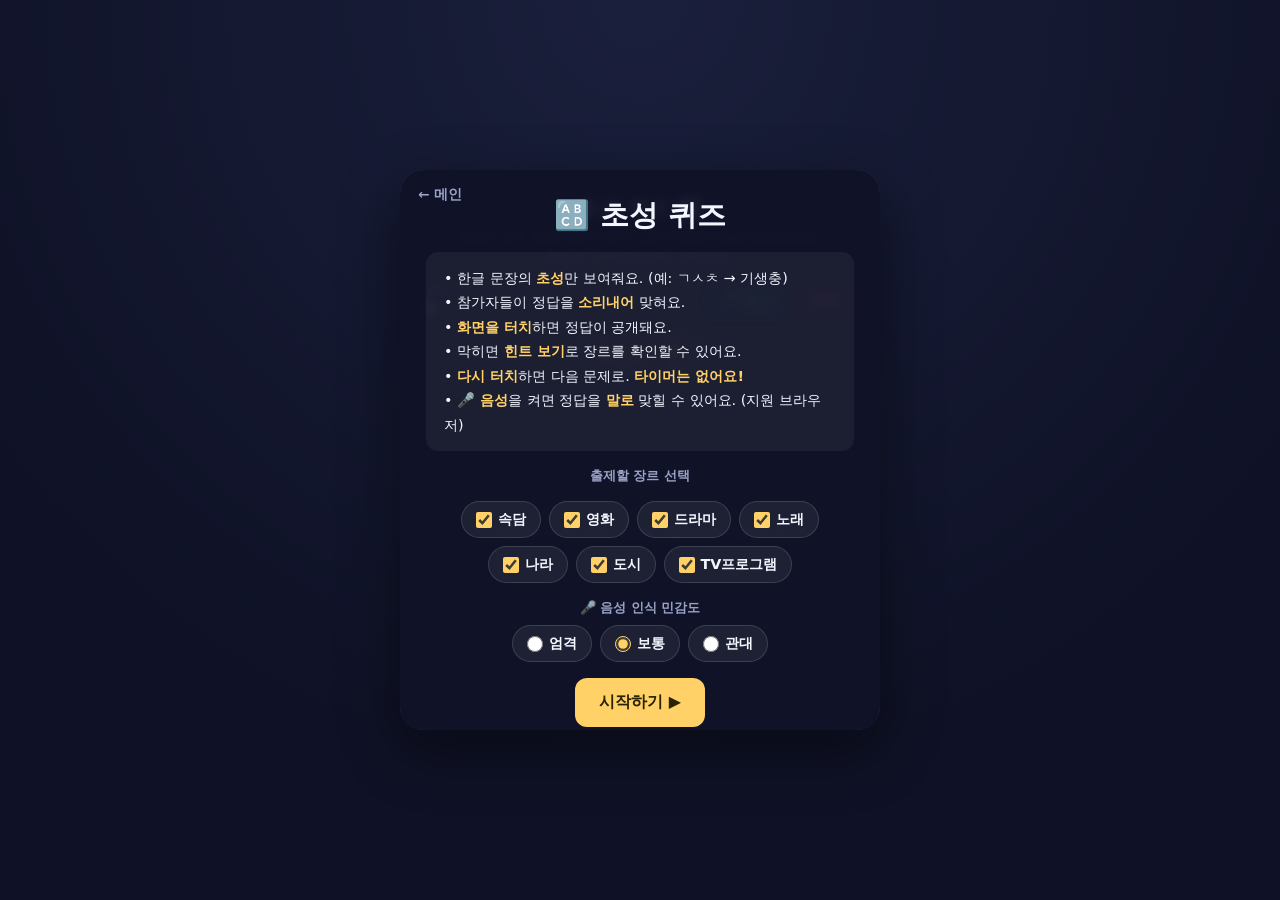
==== commit efbb2811: "Add voice answer mode to chosung quiz; length-scaled matching - Chosung quiz: 🎤 voice toggle + sensi" ====
--- a/games/chosung.html
+++ b/games/chosung.html
@@ -14,7 +14,10 @@
 
   <div class="hud">
     <div class="stat"><span class="label">문제</span><span class="value" id="count">0</span></div>
-    <button class="btn-quit" id="quitBtn">종료</button>
+    <div class="hud-right">
+      <button class="btn-mic hidden" id="micBtn">🎤 음성</button>
+      <button class="btn-quit" id="quitBtn">종료</button>
+    </div>
   </div>
 
   <div class="hint-row">
@@ -26,6 +29,7 @@
     <div class="chosung-display" id="chosung"></div>
     <div class="answer-text" id="answer"></div>
     <div class="prompt" id="prompt"></div>
+    <div class="heard" id="heard"></div>
   </div>
 
   <p class="footer-note">진행자용 도우미 화면 · 종료를 누를 때까지 계속됩니다</p>
@@ -37,10 +41,15 @@
       • 참가자들이 정답을 <b>소리내어</b> 맞혀요.<br />
       • <b>화면을 터치</b>하면 정답이 공개돼요.<br />
       • 막히면 <b>힌트 보기</b>로 장르를 확인할 수 있어요.<br />
-      • <b>다시 터치</b>하면 다음 문제로. <b>타이머는 없어요!</b>
+      • <b>다시 터치</b>하면 다음 문제로. <b>타이머는 없어요!</b><br />
+      • <b>🎤 음성</b>을 켜면 정답을 <b>말로</b> 맞힐 수 있어요. (지원 브라우저)
     </div>
     <div class="genre-title">출제할 장르 선택</div>
     <div class="genre-select" id="genreSelect"></div>
+    <div class="sens-block hidden" id="sensBlock">
+      <div class="genre-title">🎤 음성 인식 민감도</div>
+      <div class="genre-select" id="sensSelect"></div>
+    </div>
     <button class="btn-primary" id="startBtn">시작하기 ▶</button>
   </div>
 
@@ -53,6 +62,7 @@
 </div>
 
 <script src="../sound.js"></script>
+<script src="../speech.js"></script>
 <script>
   // ===== 문제 데이터 (정답 + 분류) =====
   const QUIZ = [
@@ -492,6 +502,55 @@
   const $ = (id) => document.getElementById(id);
   const chosungEl = $("chosung"), answerEl = $("answer"), promptEl = $("prompt");
   const catEl = $("catBadge"), hintBtn = $("hintBtn");
+  const micBtn = $("micBtn"), heardEl = $("heard");
+
+  // ===== 음성 모드 (타이머 없음: 정답을 말하면 바로 공개) =====
+  let voiceOn = false, voice = null, voiceBuf = "";
+  let sensLevel = localStorage.getItem("voiceSens") || "normal";
+  if (speechSupported()) {
+    micBtn.classList.remove("hidden");
+    $("sensBlock").classList.remove("hidden");
+    buildSensSelect();
+    voiceOn = localStorage.getItem("voiceMode") === "1";
+    updateMicBtn();
+    voice = createVoiceController({
+      lang: "ko-KR",
+      onTranscript: handleVoice,
+      onStateChange: (listening) => micBtn.classList.toggle("listening", listening),
+    });
+  }
+  function buildSensSelect() {
+    [["strict","엄격"],["normal","보통"],["loose","관대"]].forEach(([v, t]) => {
+      const label = document.createElement("label");
+      label.className = "genre-chip";
+      const r = document.createElement("input");
+      r.type = "radio"; r.name = "sens"; r.value = v; r.checked = (v === sensLevel);
+      r.addEventListener("change", () => { if (r.checked) { sensLevel = v; localStorage.setItem("voiceSens", v); } });
+      label.appendChild(r);
+      label.appendChild(document.createTextNode(" " + t));
+      $("sensSelect").appendChild(label);
+    });
+  }
+  function updateMicBtn() {
+    micBtn.classList.toggle("on", voiceOn);
+    micBtn.textContent = voiceOn ? "🎤 음성 ON" : "🎤 음성";
+  }
+  function startListening() { if (voiceOn && voice) voice.start(); }
+  function stopListening() { if (voice) voice.stop(); }
+  function handleVoice(transcript, isFinal) {
+    if (phase !== "quiz" || !current) return;
+    if (isFinal && (transcript || "").trim()) voiceBuf = (voiceBuf + " " + transcript).trim();
+    const live = (voiceBuf + " " + (isFinal ? "" : (transcript || ""))).trim();
+    // 최종 결과가 들어올 때만 판정 (긴 문장이라 중간 결과로는 판정하지 않음)
+    if (isFinal && matchAnswer(voiceBuf, [current.a], SENS_OPTS[sensLevel])) {
+      heardEl.textContent = "✅ 정답!  “" + voiceBuf + "”";
+      heardEl.className = "heard ok";
+      revealAnswer(true);
+      return;
+    }
+    heardEl.textContent = live ? "🎤 " + live + " …" : "🎤 듣는 중…";
+    heardEl.className = "heard";
+  }
 
   // 한글 글자 수 (공백·기호·숫자 제외) — 3자 이상만 출제
   function koLen(s) {
@@ -554,8 +613,12 @@
     // 힌트(장르) 초기화 — 새 문제마다 다시 가림
     catEl.classList.add("hidden");
     catEl.textContent = "";
-    promptEl.textContent = "정답을 맞혀보세요! 🤔";
+    promptEl.textContent = voiceOn ? "정답을 말해보세요! 🎤" : "정답을 맞혀보세요! 🤔";
     promptEl.className = "prompt";
+    voiceBuf = "";
+    heardEl.textContent = "";
+    heardEl.className = "heard";
+    startListening();
   }
 
   function showHint() {
@@ -565,11 +628,12 @@
     hintBtn.blur(); // 포커스 해제 → 스페이스/엔터 중복 입력 방지
   }
 
-  function revealAnswer() {
+  function revealAnswer(byVoice) {
     phase = "revealed";
+    stopListening();
     playFanfare();
     answerEl.textContent = current.a;
-    promptEl.textContent = "화면을 눌러 다음 문제 👉";
+    promptEl.textContent = (byVoice ? "🎤 정답! " : "") + "화면을 눌러 다음 문제 👉";
     promptEl.className = "prompt pulse";
   }
 
@@ -580,6 +644,7 @@
 
   function endGame() {
     phase = "idle";
+    stopListening();
     $("finalCount").textContent = count;
     $("endScreen").classList.remove("hidden");
   }
@@ -588,6 +653,14 @@
   $("restartBtn").addEventListener("click", startGame);
   $("quitBtn").addEventListener("click", (e) => { e.stopPropagation(); endGame(); });
   hintBtn.addEventListener("click", (e) => { e.stopPropagation(); showHint(); });
+  micBtn.addEventListener("click", (e) => {
+    e.stopPropagation();
+    voiceOn = !voiceOn;
+    localStorage.setItem("voiceMode", voiceOn ? "1" : "0");
+    updateMicBtn();
+    if (voiceOn && phase === "quiz") startListening();
+    else if (!voiceOn) { stopListening(); heardEl.textContent = ""; heardEl.className = "heard"; }
+  });
   $("tapArea").addEventListener("click", handleTap);
   document.addEventListener("keydown", (e) => {
     if (phase === "idle") return;
--- a/style.css
+++ b/style.css
@@ -15,9 +15,10 @@
   background: radial-gradient(circle at 50% 0%, var(--bg2), var(--bg) 70%);
   color: var(--text);
   display: flex;
-  align-items: center;
+  align-items: safe center; /* 내용이 화면보다 길면 위로 정렬 후 스크롤 */
   justify-content: center;
   min-height: 100vh;
+  min-height: 100dvh;
   padding: 20px;
 }
 
@@ -351,3 +352,139 @@
   margin-top: 4px;
   min-height: 1.2em;
 }
+
+/* ===== 반응형: 가로 모드 등 화면 높이가 낮을 때 ===== */
+@media (max-height: 680px) {
+  body { padding: 8px; }
+  .game { min-height: 0; padding: 14px 18px 14px; }
+  h1 { font-size: 1.15rem; margin-bottom: 2px; }
+  .subtitle { display: none; }            /* 가로 모드: 부제목 숨김 */
+  .footer-note { display: none; }          /* 가로 모드: 푸터 숨김 */
+  .hud { margin-bottom: 8px; }
+  .timer-wrap { margin-bottom: 6px; }
+  .countdown { font-size: 1.7rem; height: 1.15em; line-height: 1.15em; }
+  .tile { width: 54px; height: 60px; font-size: 1.8rem; }
+  .puzzle { gap: 8px; margin: 6px 0 4px; }
+  .hint { margin: 8px 0 4px; }
+  .photo-wrap { height: 42vh; min-height: 150px; margin: 4px 0 6px; }
+  .chosung-display { font-size: 2rem; padding: 10px 6px; }
+  .answer-text { font-size: 1.3rem; padding: 8px 6px; }
+  .hint-row { min-height: 2.2em; }
+
+  /* 오버레이(시작/종료 화면) 압축 */
+  .overlay { padding: 16px; gap: 10px; }
+  .overlay h2 { font-size: 1.4rem; }
+  .overlay .big-score { font-size: 2.2rem; }
+  .rules { font-size: .8rem; line-height: 1.5; padding: 10px 14px; }
+  .genre-select { gap: 6px; }
+  .genre-chip { padding: 6px 12px; font-size: .85rem; }
+  .btn-primary { padding: 12px 20px; }
+
+  /* 메인(랜딩) 카드 압축 */
+  .home h1 { font-size: 1.5rem; }
+  .home .subtitle { margin-bottom: 14px; }
+  .home-card { padding: 14px; margin-bottom: 10px; }
+  .home-card .emoji { font-size: 2rem; }
+}
+
+@media (max-height: 480px) {
+  .tile { width: 46px; height: 52px; font-size: 1.5rem; }
+  .photo-wrap { height: 46vh; min-height: 120px; }
+  .rules { font-size: .76rem; }
+}
+
+/* 가로 모드: 인물 퀴즈를 사진(왼쪽)+정보(오른쪽) 2단으로 */
+@media (orientation: landscape) and (max-height: 600px) {
+  #tapArea:has(.photo-wrap) {
+    display: grid;
+    grid-template-columns: 1.1fr 1fr;
+    column-gap: 16px;
+    align-items: center;
+  }
+  #tapArea:has(.photo-wrap) > .photo-wrap {
+    grid-column: 1;
+    grid-row: 1 / span 3;
+    height: 52vh;
+    min-height: 0;
+    margin: 0;
+  }
+  #tapArea:has(.photo-wrap) > .person-name { grid-column: 2; align-self: end; }
+  #tapArea:has(.photo-wrap) > .person-desc { grid-column: 2; }
+  #tapArea:has(.photo-wrap) > .prompt { grid-column: 2; align-self: start; margin-top: 4px; }
+}
+
+/* ===== 국기 / 이모지 / 넌센스 퀴즈 ===== */
+.flag-display {
+  text-align: center;
+  font-size: 6rem;
+  line-height: 1.2;
+  margin: 8px 0 4px;
+}
+.emoji-display {
+  text-align: center;
+  font-size: 3.4rem;
+  line-height: 1.5;
+  letter-spacing: 6px;
+  padding: 14px 8px 8px;
+  word-break: keep-all;
+}
+.question-text {
+  text-align: center;
+  font-size: 1.4rem;
+  font-weight: 700;
+  line-height: 1.5;
+  padding: 12px 6px;
+  word-break: keep-all;
+}
+@media (max-height: 680px) {
+  .flag-display { font-size: 4rem; margin: 2px 0; }
+  .emoji-display { font-size: 2.6rem; padding: 8px; }
+  .question-text { font-size: 1.2rem; padding: 8px 6px; }
+}
+
+/* 국기 이미지 (flagcdn) */
+.flag-img {
+  width: 240px;
+  max-width: 82%;
+  height: auto;
+  border-radius: 8px;
+  box-shadow: 0 6px 20px rgba(0,0,0,.45);
+  display: inline-block;
+}
+@media (max-height: 680px) {
+  .flag-img { width: 150px; }
+}
+
+/* ===== 음성 모드 버튼 ===== */
+.hud-right { display: flex; gap: 8px; align-items: center; }
+.btn-mic {
+  padding: 8px 14px;
+  background: rgba(6,214,160,.15);
+  color: var(--accent2);
+  font-size: .85rem;
+  border: 1px solid rgba(6,214,160,.4);
+}
+.btn-mic.on { background: var(--accent2); color: #06301f; }
+.btn-mic.listening { animation: micpulse 1s ease-in-out infinite; }
+@keyframes micpulse {
+  0%, 100% { box-shadow: 0 0 0 0 rgba(6,214,160,.5); }
+  50% { box-shadow: 0 0 0 8px rgba(6,214,160,0); }
+}
+
+/* 음성: 들린 말 표시 + 민감도 선택 */
+.heard {
+  text-align: center;
+  color: var(--muted);
+  font-size: .82rem;
+  min-height: 1.2em;
+  margin-top: 6px;
+  opacity: .9;
+  word-break: keep-all;
+  font-weight: 700;
+}
+.heard.ok { color: var(--accent2); opacity: 1; }
+.heard.no { color: var(--danger); opacity: 1; }
+.sens-block { display: flex; flex-direction: column; gap: 8px; align-items: center; }
+
+/* 빌드 시간 표시 (메인) */
+.build-time { text-align: center; color: var(--muted); font-size: .68rem; opacity: .6; margin-top: 4px; }
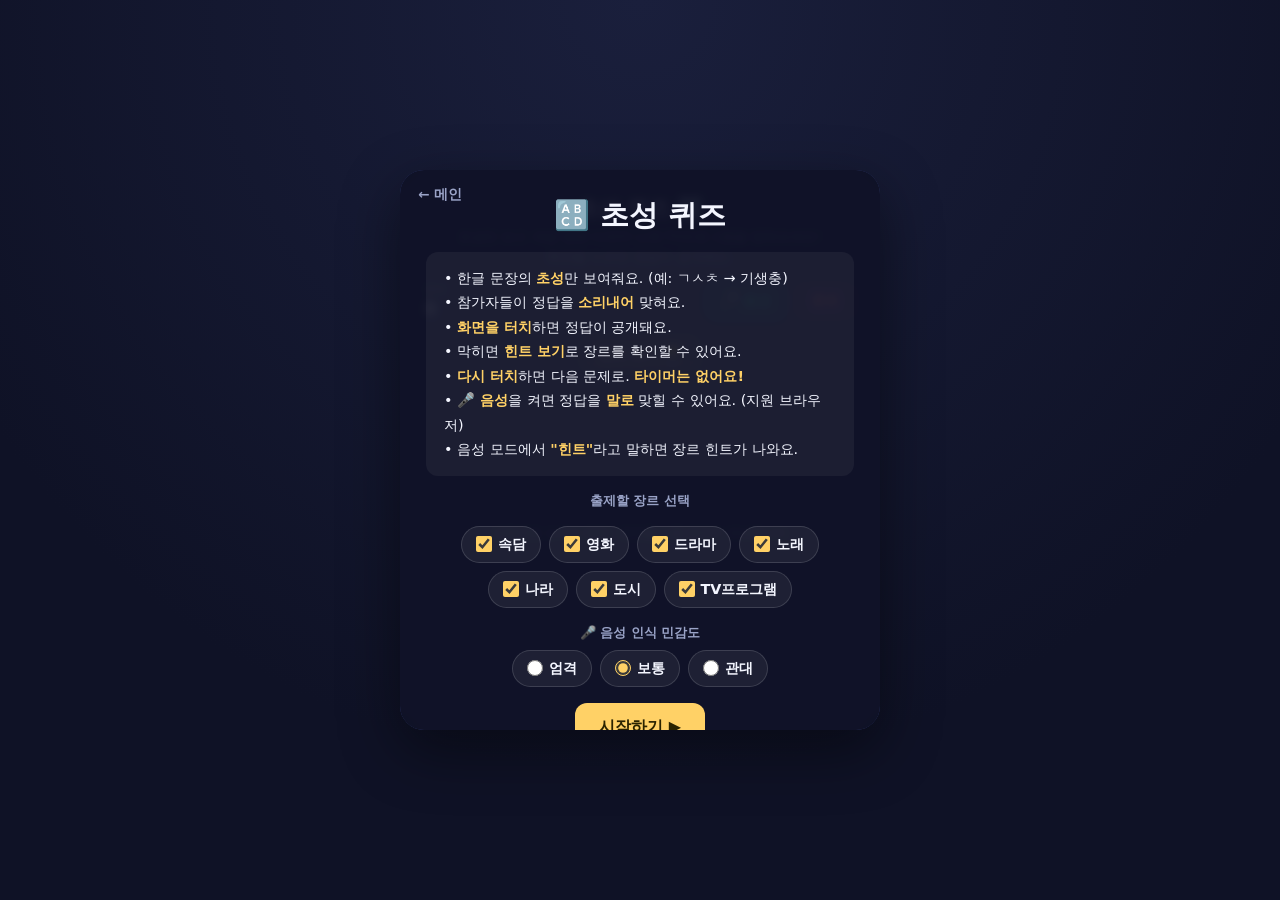
==== commit 1fc95726: "Chosung voice: say '힌트' to reveal the genre hint and keep listening A final utterance containing '힌트" ====
--- a/games/chosung.html
+++ b/games/chosung.html
@@ -42,7 +42,8 @@
       • <b>화면을 터치</b>하면 정답이 공개돼요.<br />
       • 막히면 <b>힌트 보기</b>로 장르를 확인할 수 있어요.<br />
       • <b>다시 터치</b>하면 다음 문제로. <b>타이머는 없어요!</b><br />
-      • <b>🎤 음성</b>을 켜면 정답을 <b>말로</b> 맞힐 수 있어요. (지원 브라우저)
+      • <b>🎤 음성</b>을 켜면 정답을 <b>말로</b> 맞힐 수 있어요. (지원 브라우저)<br />
+      • 음성 모드에서 <b>"힌트"</b>라고 말하면 장르 힌트가 나와요.
     </div>
     <div class="genre-title">출제할 장르 선택</div>
     <div class="genre-select" id="genreSelect"></div>
@@ -505,7 +506,7 @@
   const micBtn = $("micBtn"), heardEl = $("heard");
 
   // ===== 음성 모드 (타이머 없음: 정답을 말하면 바로 공개) =====
-  let voiceOn = false, voice = null, voiceBuf = "";
+  let voiceOn = false, voice = null;
   let sensLevel = localStorage.getItem("voiceSens") || "normal";
   if (speechSupported()) {
     micBtn.classList.remove("hidden");
@@ -539,16 +540,22 @@
   function stopListening() { if (voice) voice.stop(); }
   function handleVoice(transcript, isFinal) {
     if (phase !== "quiz" || !current) return;
-    if (isFinal && (transcript || "").trim()) voiceBuf = (voiceBuf + " " + transcript).trim();
-    const live = (voiceBuf + " " + (isFinal ? "" : (transcript || ""))).trim();
-    // 최종 결과가 들어올 때만 판정 (긴 문장이라 중간 결과로는 판정하지 않음)
-    if (isFinal && matchAnswer(voiceBuf, [current.a], SENS_OPTS[sensLevel])) {
-      heardEl.textContent = "✅ 정답!  “" + voiceBuf + "”";
+    const said = (transcript || "").trim();
+    // 음성 명령: "힌트"(예: "힌트", "힌트 보여줘") → 힌트 노출 후 계속 듣기
+    if (isFinal && said && normalizeKo(said).includes("힌트")) {
+      showHint();
+      heardEl.textContent = "💡 힌트 공개! 계속 말해보세요";
+      heardEl.className = "heard";
+      return;
+    }
+    // 각 발화는 독립적으로 판정 (누적하지 않음). 최종 결과일 때만 정답 비교.
+    if (isFinal && said && matchAnswer(said, [current.a], SENS_OPTS[sensLevel])) {
+      heardEl.textContent = "✅ 정답!  “" + said + "”";
       heardEl.className = "heard ok";
       revealAnswer(true);
       return;
     }
-    heardEl.textContent = live ? "🎤 " + live + " …" : "🎤 듣는 중…";
+    heardEl.textContent = said ? "🎤 " + said + (isFinal ? "" : " …") : "🎤 듣는 중…";
     heardEl.className = "heard";
   }
 
@@ -615,7 +622,6 @@
     catEl.textContent = "";
     promptEl.textContent = voiceOn ? "정답을 말해보세요! 🎤" : "정답을 맞혀보세요! 🤔";
     promptEl.className = "prompt";
-    voiceBuf = "";
     heardEl.textContent = "";
     heardEl.className = "heard";
     startListening();
